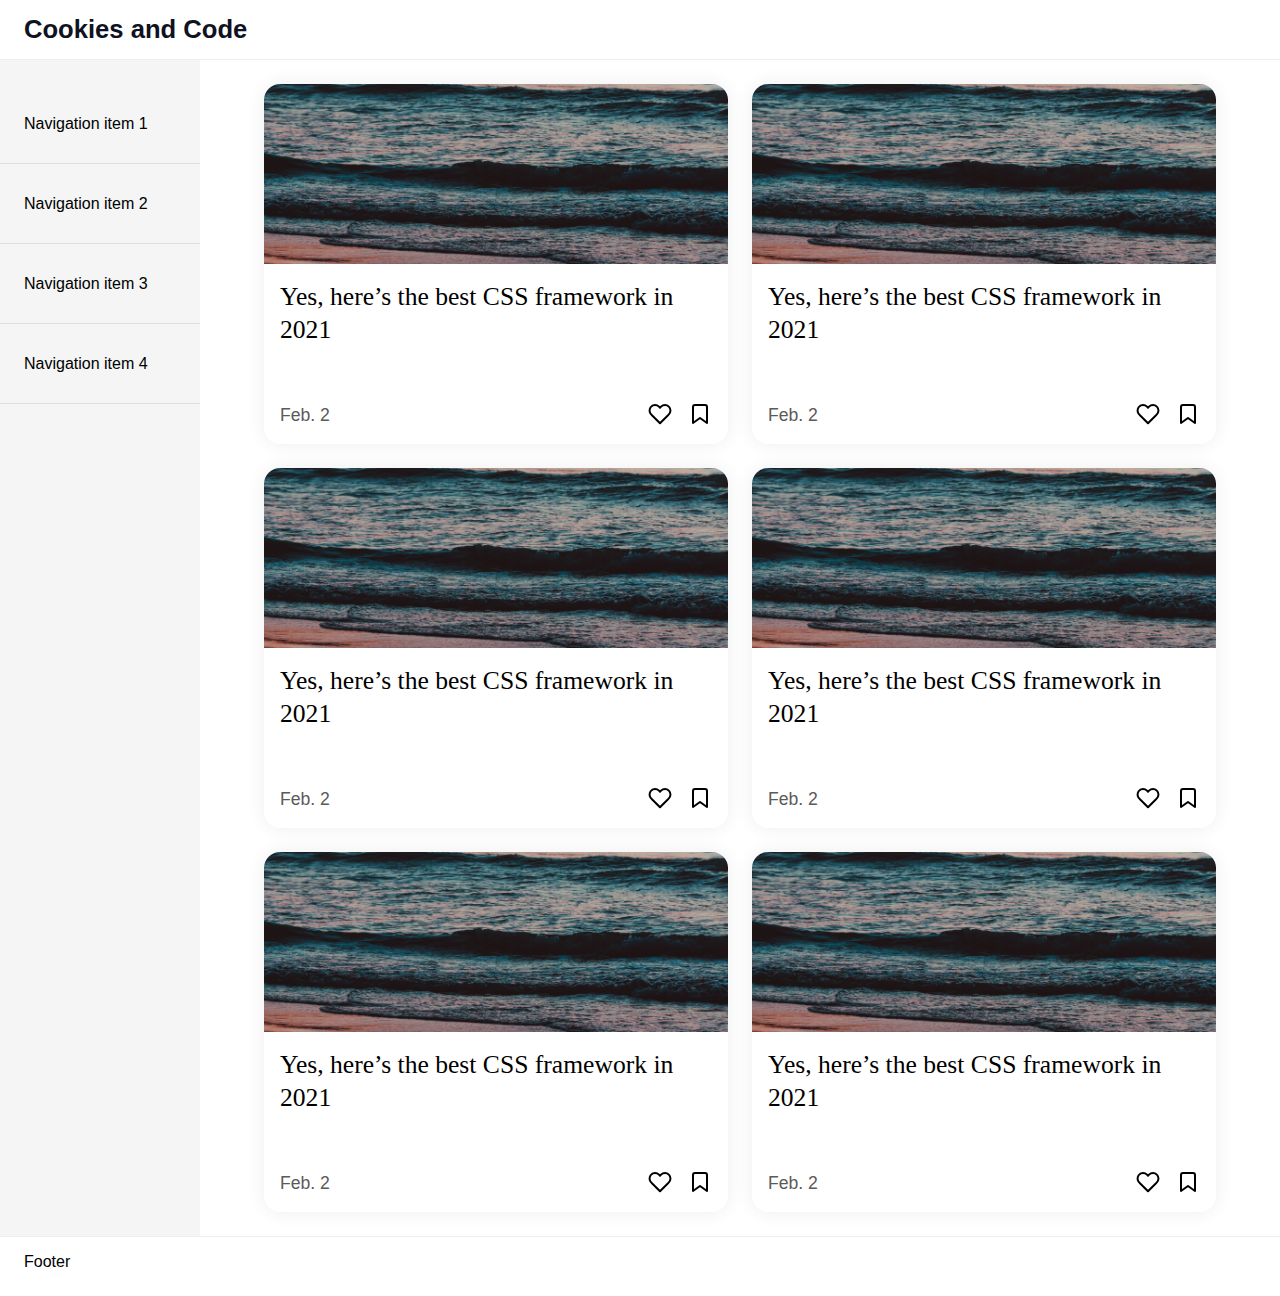
==== index.html @ d52449f8 "Add files via upload" ====
<!DOCTYPE html>
<html lang="en">
<head>
    <meta charset="UTF-8">
    <meta http-equiv="X-UA-Compatible" content="IE=edge">
    <meta name="viewport" content="width=device-width, initial-scale=1.0">
    <link rel="stylesheet" href="style/main.css">
    <title>Blog Home</title>
</head>
<body>
    <section id="mainGrid">
        <header>
            <h1 id="blogTitle">Cookies and Code</h1>
            <button id="menuButton"></button>
        </header>     
        <nav id="navbar">
            <ul id="menuItems">
                <li>Navigation item 1</li>
                <li>Navigation item 2</li>
                <li>Navigation item 3</li>
                <li>Navigation item 4</li>
            </ul>
        </nav>
        <section id="content">
            <section id="blogCards">
                <div class="blogCard">
                    <div class="cardThumbnail"></div>
                    <div class="cardDescription"><a href="/post.html">Yes, here’s the best CSS framework in 2021</a></div>
                    <div class="cardFooter">
                        <p class="cardDate">Feb. 2</p>
                        <div class="cardButtons">
                            <button class="cardButton likeButton"></button>
                            <button class="cardButton bookmarkButton"></button>
                        </div>
                    </div>  
                </div>
                <div class="blogCard">
                    <div class="cardThumbnail"></div>
                    <div class="cardDescription"><a href="/post.html">Yes, here’s the best CSS framework in 2021</a></div>
                    <div class="cardFooter">
                        <p class="cardDate">Feb. 2</p>
                        <div class="cardButtons">
                            <button class="cardButton likeButton"></button>
                            <button class="cardButton bookmarkButton"></button>
                        </div>
                    </div>  
                </div>
                <div class="blogCard">
                    <div class="cardThumbnail"></div>
                    <div class="cardDescription"><a href="/post.html">Yes, here’s the best CSS framework in 2021</a></div>
                    <div class="cardFooter">
                        <p class="cardDate">Feb. 2</p>
                        <div class="cardButtons">
                            <button class="cardButton likeButton"></button>
                            <button class="cardButton bookmarkButton"></button>
                        </div>
                    </div>  
                </div>
                <div class="blogCard">
                    <div class="cardThumbnail"></div>
                    <div class="cardDescription"><a href="/post.html">Yes, here’s the best CSS framework in 2021</a></div>
                    <div class="cardFooter">
                        <p class="cardDate">Feb. 2</p>
                        <div class="cardButtons">
                            <button class="cardButton likeButton"></button>
                            <button class="cardButton bookmarkButton"></button>
                        </div>
                    </div>  
                </div>
                <div class="blogCard">
                    <div class="cardThumbnail"></div>
                    <div class="cardDescription"><a href="/post.html">Yes, here’s the best CSS framework in 2021</a></div>
                    <div class="cardFooter">
                        <p class="cardDate">Feb. 2</p>
                        <div class="cardButtons">
                            <button class="cardButton likeButton"></button>
                            <button class="cardButton bookmarkButton"></button>
                        </div>
                    </div>  
                </div>
                <div class="blogCard">
                    <div class="cardThumbnail"></div>
                    <div class="cardDescription"><a href="/post.html">Yes, here’s the best CSS framework in 2021</a></div>
                    <div class="cardFooter">
                        <p class="cardDate">Feb. 2</p>
                        <div class="cardButtons">
                            <button type="button" class="cardButton likeButton"></button>
                            <button type="button" class="cardButton bookmarkButton"></button>
                        </div>
                    </div>  
                </div>
            </section>
        </section>
        <footer>
            Footer
        </footer>
    </section>
</body>
</html>
---- style/main.css ----
@import "typography.css";
@import "layout.css";
@import "header.css";
@import "nav.css";
@import "blogCard.css";
@import "post.css";
@import "buttons.css";

* { 
    margin: 0;
    padding: 0;
    box-sizing: border-box;
    font-family: -apple-system, BlinkMacSystemFont, 'Segoe UI', Roboto, Oxygen, Ubuntu, Cantarell, 'Open Sans', 'Helvetica Neue', sans-serif;
}
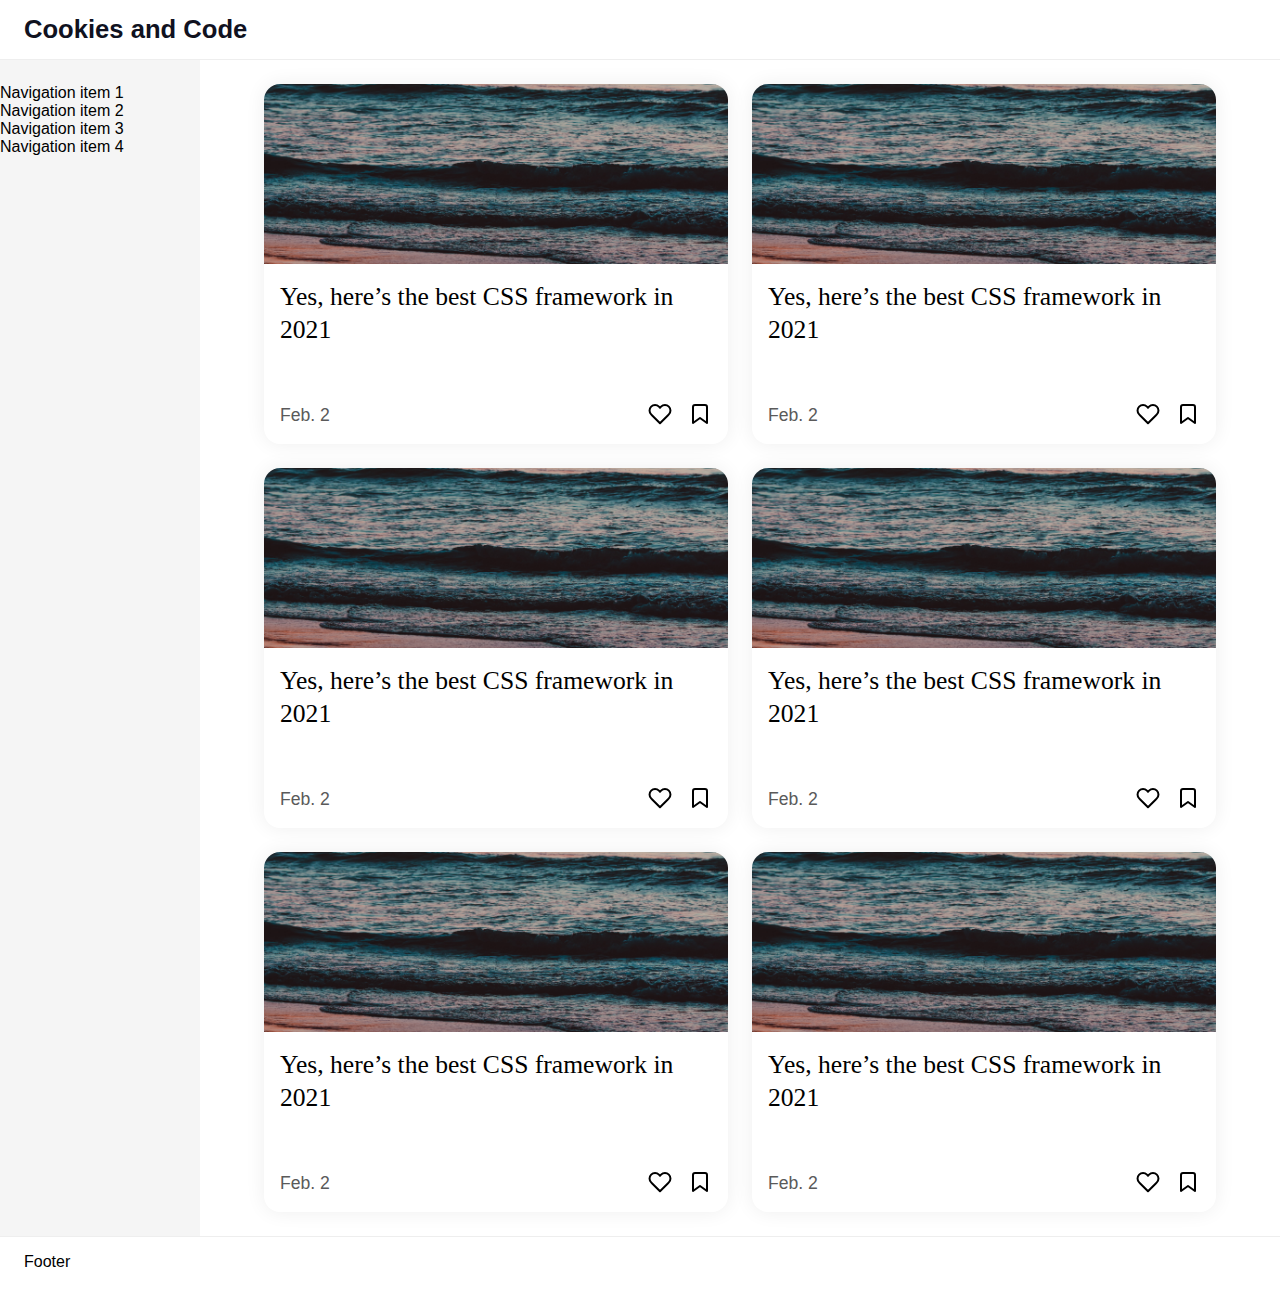
==== commit 33bbc300: "Add files via upload" ====
--- a/index.html
+++ b/index.html
@@ -13,84 +13,84 @@
             <h1 id="blogTitle">Cookies and Code</h1>
             <button id="menuButton"></button>
         </header>     
-        <nav id="navbar">
-            <ul id="menuItems">
+        <nav id="nav__bar">
+            <ul id="nav__list">
                 <li>Navigation item 1</li>
                 <li>Navigation item 2</li>
                 <li>Navigation item 3</li>
                 <li>Navigation item 4</li>
             </ul>
         </nav>
-        <section id="content">
+        <article id="content">
             <section id="blogCards">
                 <div class="blogCard">
                     <div class="cardThumbnail"></div>
-                    <div class="cardDescription"><a href="/post.html">Yes, here’s the best CSS framework in 2021</a></div>
+                    <div class="cardDescription"><a href="post.html">Yes, here’s the best CSS framework in 2021</a></div>
                     <div class="cardFooter">
                         <p class="cardDate">Feb. 2</p>
                         <div class="cardButtons">
-                            <button class="cardButton likeButton"></button>
-                            <button class="cardButton bookmarkButton"></button>
+                            <button aria-label="Like" class="cardButton likeButton"></button>
+                            <button aria-label="Bookmark" class="cardButton bookmarkButton"></button>
                         </div>
                     </div>  
                 </div>
                 <div class="blogCard">
                     <div class="cardThumbnail"></div>
-                    <div class="cardDescription"><a href="/post.html">Yes, here’s the best CSS framework in 2021</a></div>
+                    <div class="cardDescription"><a href="post.html">Yes, here’s the best CSS framework in 2021</a></div>
                     <div class="cardFooter">
                         <p class="cardDate">Feb. 2</p>
                         <div class="cardButtons">
-                            <button class="cardButton likeButton"></button>
-                            <button class="cardButton bookmarkButton"></button>
+                            <button aria-label="Like" class="cardButton likeButton"></button>
+                            <button aria-label="Bookmark" class="cardButton bookmarkButton"></button>
                         </div>
                     </div>  
                 </div>
                 <div class="blogCard">
                     <div class="cardThumbnail"></div>
-                    <div class="cardDescription"><a href="/post.html">Yes, here’s the best CSS framework in 2021</a></div>
+                    <div class="cardDescription"><a href="post.html">Yes, here’s the best CSS framework in 2021</a></div>
                     <div class="cardFooter">
                         <p class="cardDate">Feb. 2</p>
                         <div class="cardButtons">
-                            <button class="cardButton likeButton"></button>
-                            <button class="cardButton bookmarkButton"></button>
+                            <button aria-label="Like" class="cardButton likeButton"></button>
+                            <button aria-label="Bookmark" class="cardButton bookmarkButton"></button>
                         </div>
                     </div>  
                 </div>
                 <div class="blogCard">
                     <div class="cardThumbnail"></div>
-                    <div class="cardDescription"><a href="/post.html">Yes, here’s the best CSS framework in 2021</a></div>
+                    <div class="cardDescription"><a href="post.html">Yes, here’s the best CSS framework in 2021</a></div>
                     <div class="cardFooter">
                         <p class="cardDate">Feb. 2</p>
                         <div class="cardButtons">
-                            <button class="cardButton likeButton"></button>
-                            <button class="cardButton bookmarkButton"></button>
+                            <button aria-label="Like" class="cardButton likeButton"></button>
+                            <button aria-label="Bookmark" class="cardButton bookmarkButton"></button>
                         </div>
                     </div>  
                 </div>
                 <div class="blogCard">
                     <div class="cardThumbnail"></div>
-                    <div class="cardDescription"><a href="/post.html">Yes, here’s the best CSS framework in 2021</a></div>
+                    <div class="cardDescription"><a href="post.html">Yes, here’s the best CSS framework in 2021</a></div>
                     <div class="cardFooter">
                         <p class="cardDate">Feb. 2</p>
                         <div class="cardButtons">
-                            <button class="cardButton likeButton"></button>
-                            <button class="cardButton bookmarkButton"></button>
+                            <button aria-label="Like" class="cardButton likeButton"></button>
+                            <button aria-label="Bookmark" class="cardButton bookmarkButton"></button>
                         </div>
                     </div>  
                 </div>
                 <div class="blogCard">
                     <div class="cardThumbnail"></div>
-                    <div class="cardDescription"><a href="/post.html">Yes, here’s the best CSS framework in 2021</a></div>
+                    <div class="cardDescription"><a href="post.html">Yes, here’s the best CSS framework in 2021</a></div>
                     <div class="cardFooter">
                         <p class="cardDate">Feb. 2</p>
                         <div class="cardButtons">
-                            <button type="button" class="cardButton likeButton"></button>
-                            <button type="button" class="cardButton bookmarkButton"></button>
+                            <button aria-label="Like" class="cardButton likeButton"></button>
+                            <button aria-label="Bookmark" class="cardButton bookmarkButton"></button>
                         </div>
                     </div>  
                 </div>
             </section>
-        </section>
+        </article>
         <footer>
             Footer
         </footer>
